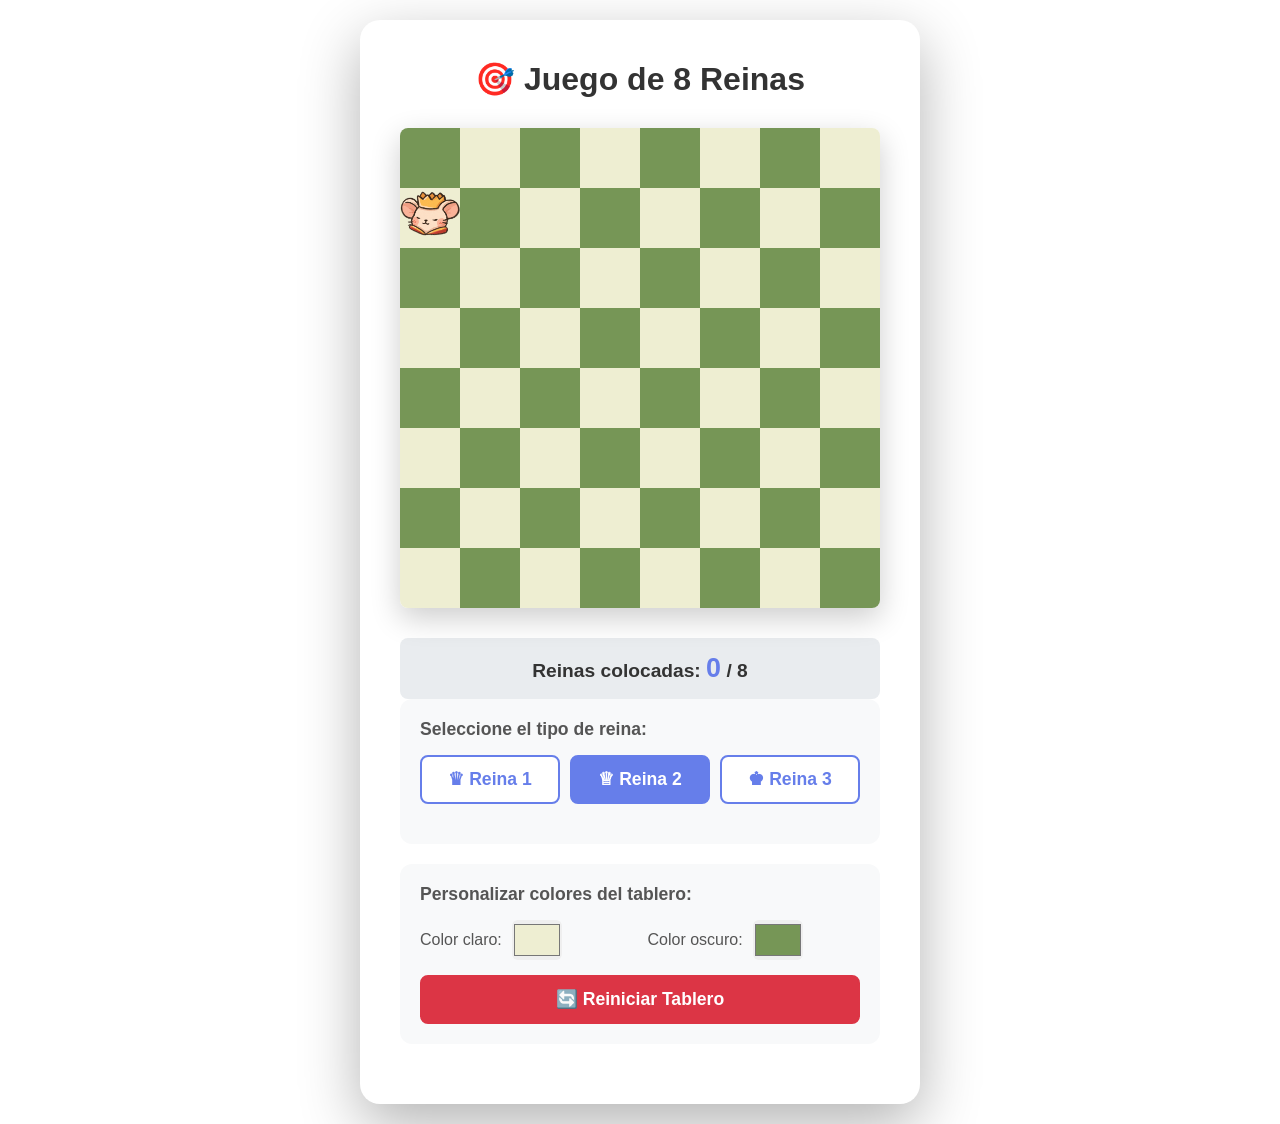
==== 8reinas/index.html @ 3349fa73 "Added home menu and tic tac toe game" ====
<!DOCTYPE html>
<html lang="es">
<head>
    <meta charset="UTF-8">
    <meta name="viewport" content="width=device-width, initial-scale=1.0">
    <title>8 Reinas</title>
    <link rel="stylesheet" type="text/css" href="css/styles.css">
</head>
<body>
    <div class="container">
        <h1>🎯 Juego de 8 Reinas</h1>
        
        <div class="board-container">
            <table id="chessboard">
                <tr>
                    <td onclick="cellClick(this)" onmouseover="cambiar(0,0);"></td>
                    <td onclick="cellClick(this)" onmouseover="cambiar(0,1);"></td>
                    <td onclick="cellClick(this)" onmouseover="cambiar(0,2);"></td>
                    <td onclick="cellClick(this)" onmouseover="cambiar(0,3);"></td>
                    <td onclick="cellClick(this)" onmouseover="cambiar(0,4);"></td>
                    <td onclick="cellClick(this)" onmouseover="cambiar(0,5);"></td>
                    <td onclick="cellClick(this)" onmouseover="cambiar(0,6);"></td>
                    <td onclick="cellClick(this)" onmouseover="cambiar(0,7);"></td>
                </tr>
                <tr>
                    <td onclick="cellClick(this)" onmouseover="cambiar(1,0);"><img src="img/mouse.PNG" alt=""></td>
                    <td onclick="cellClick(this)" onmouseover="cambiar(1,1);"></td>
                    <td onclick="cellClick(this)" onmouseover="cambiar(1,2);"></td>
                    <td onclick="cellClick(this)" onmouseover="cambiar(1,3);"></td>
                    <td onclick="cellClick(this)" onmouseover="cambiar(1,4);"></td>
                    <td onclick="cellClick(this)" onmouseover="cambiar(1,5);"></td>
                    <td onclick="cellClick(this)" onmouseover="cambiar(1,6);"></td>
                    <td onclick="cellClick(this)" onmouseover="cambiar(1,7);"></td>
                </tr>
                <tr>
                    <td onclick="cellClick(this)" onmouseover="cambiar(2,0);"></td>
                    <td onclick="cellClick(this)" onmouseover="cambiar(2,1);"></td>
                    <td onclick="cellClick(this)" onmouseover="cambiar(2,2);"></td>
                    <td onclick="cellClick(this)" onmouseover="cambiar(2,3);"></td>
                    <td onclick="cellClick(this)" onmouseover="cambiar(2,4);"></td>
                    <td onclick="cellClick(this)" onmouseover="cambiar(2,5);"></td>
                    <td onclick="cellClick(this)" onmouseover="cambiar(2,6);"></td>
                    <td onclick="cellClick(this)" onmouseover="cambiar(2,7);"></td>
                </tr>
                <tr>
                    <td onclick="cellClick(this)" onmouseover="cambiar(3,0);"></td>
                    <td onclick="cellClick(this)" onmouseover="cambiar(3,1);"></td>
                    <td onclick="cellClick(this)" onmouseover="cambiar(3,2);"></td>
                    <td onclick="cellClick(this)" onmouseover="cambiar(3,3);"></td>
                    <td onclick="cellClick(this)" onmouseover="cambiar(3,4);"></td>
                    <td onclick="cellClick(this)" onmouseover="cambiar(3,5);"></td>
                    <td onclick="cellClick(this)" onmouseover="cambiar(3,6);"></td>
                    <td onclick="cellClick(this)" onmouseover="cambiar(3,7);"></td>
                </tr>
                <tr>
                    <td onclick="cellClick(this)" onmouseover="cambiar(4,0);"></td>
                    <td onclick="cellClick(this)" onmouseover="cambiar(4,1);"></td>
                    <td onclick="cellClick(this)" onmouseover="cambiar(4,2);"></td>
                    <td onclick="cellClick(this)" onmouseover="cambiar(4,3);"></td>
                    <td onclick="cellClick(this)" onmouseover="cambiar(4,4);"></td>
                    <td onclick="cellClick(this)" onmouseover="cambiar(4,5);"></td>
                    <td onclick="cellClick(this)" onmouseover="cambiar(4,6);"></td>
                    <td onclick="cellClick(this)" onmouseover="cambiar(4,7);"></td>
                </tr>
                <tr>
                    <td onclick="cellClick(this)" onmouseover="cambiar(5,0);"></td>
                    <td onclick="cellClick(this)" onmouseover="cambiar(5,1);"></td>
                    <td onclick="cellClick(this)" onmouseover="cambiar(5,2);"></td>
                    <td onclick="cellClick(this)" onmouseover="cambiar(5,3);"></td>
                    <td onclick="cellClick(this)" onmouseover="cambiar(5,4);"></td>
                    <td onclick="cellClick(this)" onmouseover="cambiar(5,5);"></td>
                    <td onclick="cellClick(this)" onmouseover="cambiar(5,6);"></td>
                    <td onclick="cellClick(this)" onmouseover="cambiar(5,7);"></td>
                </tr>
                <tr>
                    <td onclick="cellClick(this)" onmouseover="cambiar(6,0);"></td>
                    <td onclick="cellClick(this)" onmouseover="cambiar(6,1);"></td>
                    <td onclick="cellClick(this)" onmouseover="cambiar(6,2);"></td>
                    <td onclick="cellClick(this)" onmouseover="cambiar(6,3);"></td>
                    <td onclick="cellClick(this)" onmouseover="cambiar(6,4);"></td>
                    <td onclick="cellClick(this)" onmouseover="cambiar(6,5);"></td>
                    <td onclick="cellClick(this)" onmouseover="cambiar(6,6);"></td>
                    <td onclick="cellClick(this)" onmouseover="cambiar(6,7);"></td>
                </tr>
                <tr>
                    <td onclick="cellClick(this)" onmouseover="cambiar(7,0);"></td>
                    <td onclick="cellClick(this)" onmouseover="cambiar(7,1);"></td>
                    <td onclick="cellClick(this)" onmouseover="cambiar(7,2);"></td>
                    <td onclick="cellClick(this)" onmouseover="cambiar(7,3);"></td>
                    <td onclick="cellClick(this)" onmouseover="cambiar(7,4);"></td>
                    <td onclick="cellClick(this)" onmouseover="cambiar(7,5);"></td>
                    <td onclick="cellClick(this)" onmouseover="cambiar(7,6);"></td>
                    <td onclick="cellClick(this)" onmouseover="cambiar(7,7);"></td>
                </tr>
            </table>
        </div>

        <div class="counter">
            Reinas colocadas: <span id="queenCount">0</span> / 8
        </div>

        <div class="controls">
            <h3>Seleccione el tipo de reina:</h3>
            <div class="button-group">
                <button id="btn1" onclick="selectQueen('1', this)">♛ Reina 1</button>
                <button id="btn2" class="active" onclick="selectQueen('2', this)">♕ Reina 2</button>
                <button id="btn3" onclick="selectQueen('3', this)">♚ Reina 3</button>
            </div>
        </div>

        <div class="controls">
            <h3>Personalizar colores del tablero:</h3>
            <div class="color-controls">
                <div class="color-item">
                    <label>Color claro:</label>
                    <input type="color" id="color1" value="#eeeed2" onchange="updateColors()">
                </div>
                <div class="color-item">
                    <label>Color oscuro:</label>
                    <input type="color" id="color2" value="#769656" onchange="updateColors()">
                </div>
            </div>
            <button class="reset-btn" onclick="resetBoard()">🔄 Reiniciar Tablero</button>
        </div>
    </div>

    <script src="js/functions.js"></script>
</body>
</html>
---- 8reinas/css/styles.css ----
* {
    margin: 0;
    padding: 0;
    box-sizing: border-box;
}

img {
    max-width: 100%;
    height: auto;
}
body {
    font-family: 'Segoe UI', Tahoma, Geneva, Verdana, sans-serif;
    background: white;
    min-height: 100vh;
    display: flex;
    justify-content: center;
    align-items: center;
    padding: 20px;
}

.container {
    background: white;
    border-radius: 20px;
    padding: 40px;
    box-shadow: 0 20px 60px rgba(0, 0, 0, 0.3);
    max-width: 600px;
}

h1 {
    text-align: center;
    color: #333;
    margin-bottom: 30px;
    font-size: 2em;
}

.board-container {
    display: flex;
    justify-content: center;
    margin-bottom: 30px;
}

table {
    border-collapse: collapse;
    box-shadow: 0 10px 30px rgba(0, 0, 0, 0.2);
    border-radius: 8px;
    overflow: hidden;
}

td {
    width: 60px;
    height: 60px;
    text-align: center;
    vertical-align: middle;
    font-size: 40px;
    cursor: pointer;
    transition: all 0.2s ease;
    user-select: none;
}

td:hover {
    transform: scale(1.05);
    z-index: 10;
    position: relative;
}

tr:nth-child(even) td:nth-child(even),
tr:nth-child(odd) td:nth-child(odd) {
    background-color: #769656;
}

tr:nth-child(odd) td:nth-child(even),
tr:nth-child(even) td:nth-child(odd) {
    background-color: #eeeed2;
}

.controls {
    background: #f8f9fa;
    border-radius: 12px;
    padding: 20px;
    margin-bottom: 20px;
}

.controls h3 {
    color: #555;
    margin-bottom: 15px;
    font-size: 1.1em;
}

.button-group {
    display: flex;
    gap: 10px;
    flex-wrap: wrap;
    margin-bottom: 20px;
}

button {
    flex: 1;
    min-width: 100px;
    padding: 12px 20px;
    border: 2px solid #667eea;
    background: white;
    color: #667eea;
    border-radius: 8px;
    font-size: 1.1em;
    cursor: pointer;
    transition: all 0.3s ease;
    font-weight: 600;
}

button:hover {
    background: #667eea;
    color: white;
    transform: translateY(-2px);
    box-shadow: 0 5px 15px rgba(102, 126, 234, 0.3);
}

button.active {
    background: #667eea;
    color: white;
}

.color-controls {
    display: grid;
    grid-template-columns: 1fr 1fr;
    gap: 15px;
}

.color-item {
    display: flex;
    align-items: center;
    gap: 10px;
}

.color-item label {
    color: #555;
    font-weight: 500;
    white-space: nowrap;
}

input[type="color"] {
    width: 50px;
    height: 40px;
    border: none;
    border-radius: 6px;
    cursor: pointer;
}

.counter {
    text-align: center;
    font-size: 1.2em;
    color: #333;
    font-weight: 600;
    padding: 15px;
    background: #e9ecef;
    border-radius: 8px;
}

.counter span {
    color: #667eea;
    font-size: 1.4em;
}

.reset-btn {
    width: 100%;
    margin-top: 15px;
    background: #dc3545;
    color: white;
    border-color: #dc3545;
}

.reset-btn:hover {
    background: #c82333;
    border-color: #c82333;
}
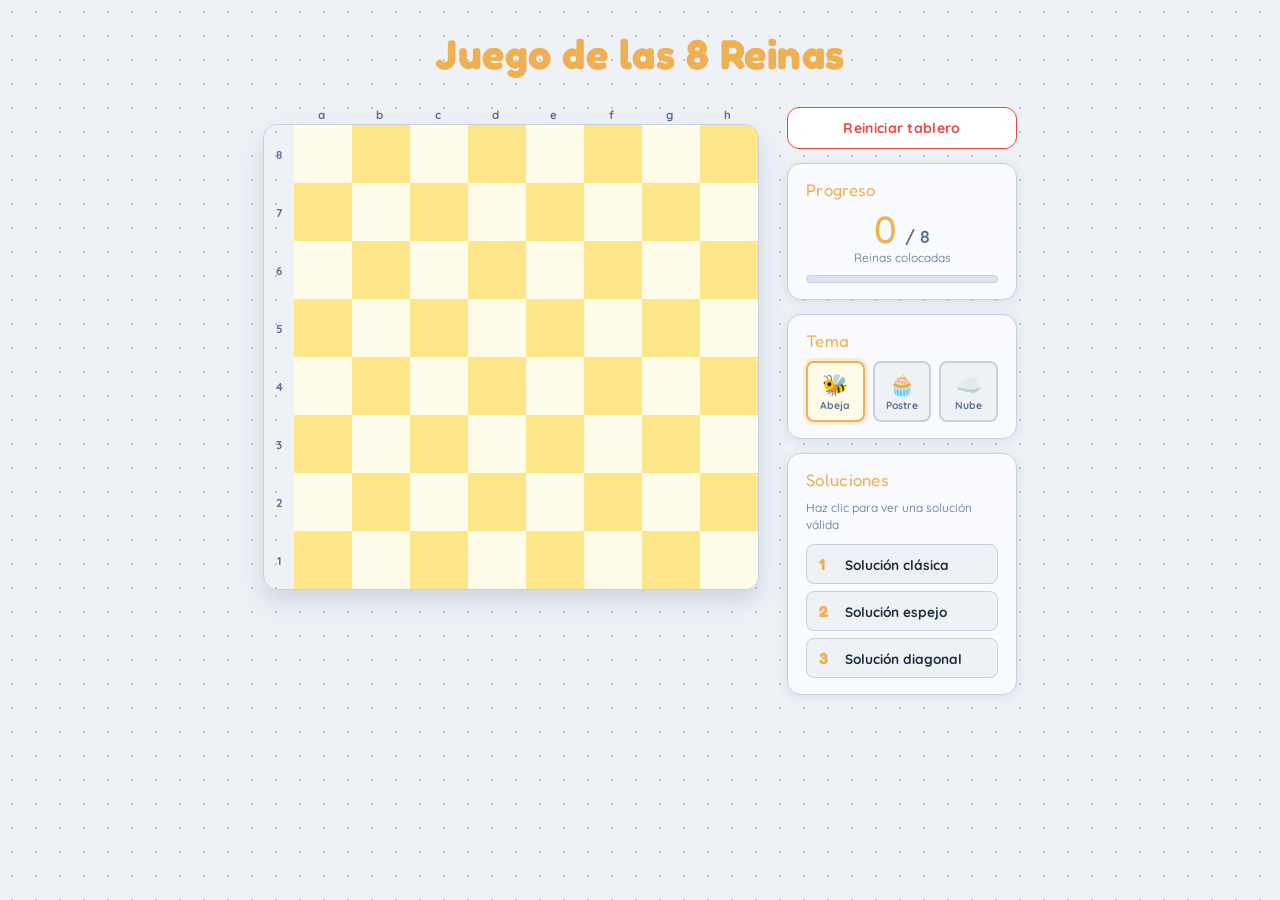
==== commit 925adafe: "8 reinas" ====
--- a/8reinas/index.html
+++ b/8reinas/index.html
@@ -1,129 +1,99 @@
 <!DOCTYPE html>
 <html lang="es">
 <head>
-    <meta charset="UTF-8">
-    <meta name="viewport" content="width=device-width, initial-scale=1.0">
-    <title>8 Reinas</title>
-    <link rel="stylesheet" type="text/css" href="css/styles.css">
+  <meta charset="UTF-8" />
+  <meta name="viewport" content="width=device-width, initial-scale=1.0" />
+  <title>8 Reinas </title>
+  <link
+  href="https://fonts.googleapis.com/css2?family=Fredoka+One&family=Quicksand:wght@400;700&display=swap"
+  rel="stylesheet"
+  />
+  <link rel="stylesheet" href="css/styles.css" />
 </head>
-<body>
-    <div class="container">
-        <h1>🎯 Juego de 8 Reinas</h1>
-        
-        <div class="board-container">
-            <table id="chessboard">
-                <tr>
-                    <td onclick="cellClick(this)" onmouseover="cambiar(0,0);"></td>
-                    <td onclick="cellClick(this)" onmouseover="cambiar(0,1);"></td>
-                    <td onclick="cellClick(this)" onmouseover="cambiar(0,2);"></td>
-                    <td onclick="cellClick(this)" onmouseover="cambiar(0,3);"></td>
-                    <td onclick="cellClick(this)" onmouseover="cambiar(0,4);"></td>
-                    <td onclick="cellClick(this)" onmouseover="cambiar(0,5);"></td>
-                    <td onclick="cellClick(this)" onmouseover="cambiar(0,6);"></td>
-                    <td onclick="cellClick(this)" onmouseover="cambiar(0,7);"></td>
-                </tr>
-                <tr>
-                    <td onclick="cellClick(this)" onmouseover="cambiar(1,0);"><img src="img/mouse.PNG" alt=""></td>
-                    <td onclick="cellClick(this)" onmouseover="cambiar(1,1);"></td>
-                    <td onclick="cellClick(this)" onmouseover="cambiar(1,2);"></td>
-                    <td onclick="cellClick(this)" onmouseover="cambiar(1,3);"></td>
-                    <td onclick="cellClick(this)" onmouseover="cambiar(1,4);"></td>
-                    <td onclick="cellClick(this)" onmouseover="cambiar(1,5);"></td>
-                    <td onclick="cellClick(this)" onmouseover="cambiar(1,6);"></td>
-                    <td onclick="cellClick(this)" onmouseover="cambiar(1,7);"></td>
-                </tr>
-                <tr>
-                    <td onclick="cellClick(this)" onmouseover="cambiar(2,0);"></td>
-                    <td onclick="cellClick(this)" onmouseover="cambiar(2,1);"></td>
-                    <td onclick="cellClick(this)" onmouseover="cambiar(2,2);"></td>
-                    <td onclick="cellClick(this)" onmouseover="cambiar(2,3);"></td>
-                    <td onclick="cellClick(this)" onmouseover="cambiar(2,4);"></td>
-                    <td onclick="cellClick(this)" onmouseover="cambiar(2,5);"></td>
-                    <td onclick="cellClick(this)" onmouseover="cambiar(2,6);"></td>
-                    <td onclick="cellClick(this)" onmouseover="cambiar(2,7);"></td>
-                </tr>
-                <tr>
-                    <td onclick="cellClick(this)" onmouseover="cambiar(3,0);"></td>
-                    <td onclick="cellClick(this)" onmouseover="cambiar(3,1);"></td>
-                    <td onclick="cellClick(this)" onmouseover="cambiar(3,2);"></td>
-                    <td onclick="cellClick(this)" onmouseover="cambiar(3,3);"></td>
-                    <td onclick="cellClick(this)" onmouseover="cambiar(3,4);"></td>
-                    <td onclick="cellClick(this)" onmouseover="cambiar(3,5);"></td>
-                    <td onclick="cellClick(this)" onmouseover="cambiar(3,6);"></td>
-                    <td onclick="cellClick(this)" onmouseover="cambiar(3,7);"></td>
-                </tr>
-                <tr>
-                    <td onclick="cellClick(this)" onmouseover="cambiar(4,0);"></td>
-                    <td onclick="cellClick(this)" onmouseover="cambiar(4,1);"></td>
-                    <td onclick="cellClick(this)" onmouseover="cambiar(4,2);"></td>
-                    <td onclick="cellClick(this)" onmouseover="cambiar(4,3);"></td>
-                    <td onclick="cellClick(this)" onmouseover="cambiar(4,4);"></td>
-                    <td onclick="cellClick(this)" onmouseover="cambiar(4,5);"></td>
-                    <td onclick="cellClick(this)" onmouseover="cambiar(4,6);"></td>
-                    <td onclick="cellClick(this)" onmouseover="cambiar(4,7);"></td>
-                </tr>
-                <tr>
-                    <td onclick="cellClick(this)" onmouseover="cambiar(5,0);"></td>
-                    <td onclick="cellClick(this)" onmouseover="cambiar(5,1);"></td>
-                    <td onclick="cellClick(this)" onmouseover="cambiar(5,2);"></td>
-                    <td onclick="cellClick(this)" onmouseover="cambiar(5,3);"></td>
-                    <td onclick="cellClick(this)" onmouseover="cambiar(5,4);"></td>
-                    <td onclick="cellClick(this)" onmouseover="cambiar(5,5);"></td>
-                    <td onclick="cellClick(this)" onmouseover="cambiar(5,6);"></td>
-                    <td onclick="cellClick(this)" onmouseover="cambiar(5,7);"></td>
-                </tr>
-                <tr>
-                    <td onclick="cellClick(this)" onmouseover="cambiar(6,0);"></td>
-                    <td onclick="cellClick(this)" onmouseover="cambiar(6,1);"></td>
-                    <td onclick="cellClick(this)" onmouseover="cambiar(6,2);"></td>
-                    <td onclick="cellClick(this)" onmouseover="cambiar(6,3);"></td>
-                    <td onclick="cellClick(this)" onmouseover="cambiar(6,4);"></td>
-                    <td onclick="cellClick(this)" onmouseover="cambiar(6,5);"></td>
-                    <td onclick="cellClick(this)" onmouseover="cambiar(6,6);"></td>
-                    <td onclick="cellClick(this)" onmouseover="cambiar(6,7);"></td>
-                </tr>
-                <tr>
-                    <td onclick="cellClick(this)" onmouseover="cambiar(7,0);"></td>
-                    <td onclick="cellClick(this)" onmouseover="cambiar(7,1);"></td>
-                    <td onclick="cellClick(this)" onmouseover="cambiar(7,2);"></td>
-                    <td onclick="cellClick(this)" onmouseover="cambiar(7,3);"></td>
-                    <td onclick="cellClick(this)" onmouseover="cambiar(7,4);"></td>
-                    <td onclick="cellClick(this)" onmouseover="cambiar(7,5);"></td>
-                    <td onclick="cellClick(this)" onmouseover="cambiar(7,6);"></td>
-                    <td onclick="cellClick(this)" onmouseover="cambiar(7,7);"></td>
-                </tr>
-            </table>
+
+<body class="bee">
+
+  <h1>Juego de las 8 Reinas</h1>
+
+  <!-- Mensaje de victoria -->
+  <div class="win-msg" id="winMsg">
+    <span class="win-title">¡Ganaste!</span>
+    <span class="win-sub">¡Ninguna reina se ataca!</span>
+  </div>
+
+  <div class="main-layout">
+
+    <!-- TABLERO -->
+    <div class="board-section">
+      <div class="col-labels" id="colLabels"></div>
+      <div id="board"></div>
+    </div>
+
+    <!--PANEL LATERAL -->
+    <div class="panel">
+
+       <!-- Botón reiniciar -->
+      <button class="reset-btn" onclick="resetBoard()"> Reiniciar tablero</button>
+
+      <!-- Contador -->
+      <div class="card">
+        <div class="card-title">Progreso</div>
+        <div class="counter">
+          <span class="num" id="queenCount">0</span>
+          <span class="den">/ 8</span>
+          <div class="counter-sub">Reinas colocadas</div>
         </div>
 
-        <div class="counter">
-            Reinas colocadas: <span id="queenCount">0</span> / 8
+        <!-- Barra de progreso -->
+        <div class="progress-track">
+          <div class="progress-bar" id="progressBar"></div>
         </div>
+      </div>
 
-        <div class="controls">
-            <h3>Seleccione el tipo de reina:</h3>
-            <div class="button-group">
-                <button id="btn1" onclick="selectQueen('1', this)">♛ Reina 1</button>
-                <button id="btn2" class="active" onclick="selectQueen('2', this)">♕ Reina 2</button>
-                <button id="btn3" onclick="selectQueen('3', this)">♚ Reina 3</button>
-            </div>
+      <!-- Selector de tema -->
+      <div class="card">
+        <div class="card-title">Tema</div>
+        <div class="theme-buttons">
+          <button class="theme-btn active"
+            onclick="setTheme('bee', this)"
+            title="Abeja">
+                🐝<span>Abeja</span>
+          </button>
+
+          <button class="theme-btn"
+            onclick="setTheme('sweet', this)"
+            title="Dulce">
+                🧁<span>Postre</span>
+          </button>
+
+          <button class="theme-btn"
+            onclick="setTheme('cloud', this)"
+            title="Nube">
+                ☁️<span>Nube</span>
+          </button>
         </div>
+      </div>
 
-        <div class="controls">
-            <h3>Personalizar colores del tablero:</h3>
-            <div class="color-controls">
-                <div class="color-item">
-                    <label>Color claro:</label>
-                    <input type="color" id="color1" value="#eeeed2" onchange="updateColors()">
-                </div>
-                <div class="color-item">
-                    <label>Color oscuro:</label>
-                    <input type="color" id="color2" value="#769656" onchange="updateColors()">
-                </div>
-            </div>
-            <button class="reset-btn" onclick="resetBoard()">🔄 Reiniciar Tablero</button>
+      <!-- Soluciones -->
+      <div class="card">
+        <div class="card-title">Soluciones</div>
+        <p class="card-hint">Haz clic para ver una solución válida</p>
+        <div class="solutions-list">
+          <button class="sol-btn" onclick="applySolution([0,4,7,5,2,6,1,3])">
+            <span class="sol-num">1</span> Solución clásica
+          </button>
+          <button class="sol-btn" onclick="applySolution([0,5,7,2,6,3,1,4])">
+            <span class="sol-num">2</span> Solución espejo
+          </button>
+          <button class="sol-btn" onclick="applySolution([0,6,3,5,7,1,4,2])">
+            <span class="sol-num">3</span> Solución diagonal
+          </button>
         </div>
+      </div>
+
     </div>
+  </div>
 
-    <script src="js/functions.js"></script>
+  <script src="js/functions.js"></script>
 </body>
 </html>
--- a/8reinas/css/styles.css
+++ b/8reinas/css/styles.css
@@ -1,174 +1,478 @@
-* {
-    margin: 0;
-    padding: 0;
-    box-sizing: border-box;
-}
-
-img {
-    max-width: 100%;
-    height: auto;
-}
+
+/* 1. VARIABLES DE TEMA:
+
+   Cada tema define colores del tablero, acento y emoji de reina.
+   La clase en <body> activa el tema correspondiente.
+
+*/
+
+:root {
+  /* Tema activo por defecto: Abeja */
+  --cell-light:    #fef9c3;
+  --cell-dark:     #fbbf24;
+  --accent:        #d97706;
+  --accent-soft:   #fef3c7;
+  --queen-emoji:   "🐝";
+
+  /* Colores de estado */
+  --queen-bg:      #4ade80;
+  --queen-ring:    #16a34a;
+
+  /* Fondo y UI */
+  --bg:            #eef2f7;
+  --bg2:           #dde4ef;
+  --surface:       #f8fafd;
+  --surface2:      #eef2f7;
+  --border:        #c5d0e0;
+  --text-main:     #1e2d40;
+  --text-muted:    #5a7190;
+  --shadow:        rgba(30, 60, 100, 0.10);
+
+  --radius-sm:  8px;
+  --radius:     14px;
+  --radius-lg:  20px;
+}
+
+/* Tema Abeja 🐝 */
+body.bee {
+  --cell-light:  #fefce8;
+  --cell-dark:   #fde68a;
+  --accent:      #eeb053;
+  --accent-soft: #fefce8;
+  --queen-emoji: "🐝";
+}
+
+/* Tema Psotre 🧁 */
+body.sweet {
+  --cell-light:  #fdf2f8;
+  --cell-dark:   #fbcfe8;
+  --accent:      #d8719c;
+  --accent-soft: #fdf2f8;
+  --queen-emoji: "🧁";
+}
+
+/* Tema Nube ☁️ */
+body.cloud {
+  --cell-light:  #f0f9ff;
+  --cell-dark:   #bae6fd;
+  --accent:      #4588c7;
+  --accent-soft: #f0f9ff;
+  --queen-emoji: "☁️";
+}
+
+/* 2. RESET Y BASE */
+*, *::before, *::after {
+  margin: 0;
+  padding: 0;
+  box-sizing: border-box;
+}
+
 body {
-    font-family: 'Segoe UI', Tahoma, Geneva, Verdana, sans-serif;
-    background: white;
-    min-height: 100vh;
-    display: flex;
-    justify-content: center;
-    align-items: center;
-    padding: 20px;
-}
-
-.container {
-    background: white;
-    border-radius: 20px;
-    padding: 40px;
-    box-shadow: 0 20px 60px rgba(0, 0, 0, 0.3);
-    max-width: 600px;
-}
-
+  font-family: 'Quicksand', sans-serif;
+  background-color: var(--bg);
+  /* Patrón de puntitos */
+  background-image: radial-gradient(#b8c8dc 1px, transparent 1px);
+  background-size: 24px 24px;
+  min-height: 100vh;
+  display: flex;
+  flex-direction: column;
+  align-items: center;
+  padding: 28px 16px 48px;
+  color: var(--text-main);
+}
+
+/* 3. TIPOGRAFÍA Y TÍTULO */
 h1 {
-    text-align: center;
-    color: #333;
-    margin-bottom: 30px;
-    font-size: 2em;
-}
-
-.board-container {
-    display: flex;
-    justify-content: center;
-    margin-bottom: 30px;
-}
-
-table {
-    border-collapse: collapse;
-    box-shadow: 0 10px 30px rgba(0, 0, 0, 0.2);
-    border-radius: 8px;
-    overflow: hidden;
-}
-
-td {
-    width: 60px;
-    height: 60px;
-    text-align: center;
-    vertical-align: middle;
-    font-size: 40px;
-    cursor: pointer;
-    transition: all 0.2s ease;
-    user-select: none;
-}
-
-td:hover {
-    transform: scale(1.05);
-    z-index: 10;
-    position: relative;
-}
-
-tr:nth-child(even) td:nth-child(even),
-tr:nth-child(odd) td:nth-child(odd) {
-    background-color: #769656;
-}
-
-tr:nth-child(odd) td:nth-child(even),
-tr:nth-child(even) td:nth-child(odd) {
-    background-color: #eeeed2;
-}
-
-.controls {
-    background: #f8f9fa;
-    border-radius: 12px;
-    padding: 20px;
-    margin-bottom: 20px;
-}
-
-.controls h3 {
-    color: #555;
-    margin-bottom: 15px;
-    font-size: 1.1em;
-}
-
-.button-group {
-    display: flex;
-    gap: 10px;
+  font-family: 'Fredoka One';
+  font-size: clamp(1.8rem, 5vw, 2.6rem);
+  color: var(--accent);
+  text-align: center;
+  margin-bottom: 28px;
+  letter-spacing: 0.5px;
+}
+
+/* 4. LAYOUT PRINCIPAL */
+.main-layout {
+  display: flex;
+  gap: 28px;
+  align-items: flex-start;
+  flex-wrap: wrap;
+  justify-content: center;
+  width: 100%;
+  max-width: 900px;
+}
+
+/* 5. TABLERO Y CELDAS */
+.board-section {
+  display: flex;
+  flex-direction: column;
+}
+
+/* Etiquetas de columna (a–h) */
+.col-labels {
+  display: flex;
+  margin-bottom: 2px;
+}
+.col-labels span {
+  width: 58px;
+  text-align: center;
+  font-size: 0.72rem;
+  font-weight: 800;
+  color: var(--text-muted);
+  letter-spacing: 0.05em;
+}
+
+/* Cada fila del tablero */
+.board-row {
+  display: flex;
+  align-items: center;
+}
+
+/* Etiqueta de fila (8–1) */
+.row-label {
+  width: 30px;
+  text-align: center;
+  font-size: 0.72rem;
+  font-weight: 800;
+  color: var(--text-muted);
+}
+
+/* Bloque Tablero */
+#board {
+  border-radius: var(--radius);
+  overflow: hidden;
+  box-shadow:
+    0 12px 32px var(--shadow),
+    0 12px 12px rgba(111, 112, 124, 0.08);
+  border: 1px solid var(--border);
+}
+
+/* Celda individual */
+.cell {
+  width: 58px;
+  height: 58px;
+  display: flex;
+  align-items: center;
+  justify-content: center;
+  font-size: 28px;
+  cursor: pointer;
+  position: relative;
+  /* Transición para todos los cambios */
+  transition: filter 0.12s ease, transform 0.12s ease, background-color 0.18s ease;
+  user-select: none;
+}
+
+/* Hover en celdas libres */
+.cell:hover:not(.blocked):not(.queen) {
+  filter: brightness(1.12);
+  transform: scale(1.07);
+  z-index: 5;
+}
+
+/* 6. ESTADOS DE CELDA */
+
+/* PREVIEW DE HOVER (.hovered-attack):
+   Cuando el mouse pasa por una celda libre, JS marca con esta clase
+   todas las celdas que SERÍAN atacadas. Parpadean suavemente.
+*/
+.cell.hovered-attack::after {
+  content: '';
+  position: absolute;
+  inset: 0;
+  background: rgba(251, 146, 60, .7);
+  pointer-events: none;
+  animation: hoverBlink 0.7s ease-in-out infinite alternate;
+}
+
+@keyframes hoverBlink {
+  from { opacity: 0.3; }
+  to   { opacity: 1;   }
+}
+
+/* ATACADA (reina ya colocada):
+   Overlay rojo transparente. Más oscuro que el preview
+   para que se note la diferencia entre "si pusiera" vs "ya puse".
+*/
+.cell.attacked {
+  position: relative;
+}
+.cell.attacked::after {
+  content: '';
+  position: absolute;
+  inset: 0;
+  background: rgba(200, 40, 20, 0.42);
+  pointer-events: none;
+  transition: background 0.18s ease;
+}
+
+/* Hover sobre una celda ya atacada: se aclara un poco */
+.cell.attacked:not(.blocked):hover::after {
+  background: rgba(200, 40, 20, 0.25);
+}
+
+/* BLOQUEADA (atacada + no se puede colocar) */
+.cell.blocked {
+  cursor: not-allowed;
+}
+.cell.blocked:hover {
+  transform: none;
+  filter: none;
+}
+
+/* CON REINA:
+   Verde para que resalte sobre cualquier color de tema.
+*/
+.cell.queen {
+  background-color: var(--queen-bg) !important;
+  cursor: pointer;
+  box-shadow: inset 0 0 0 3px var(--queen-ring);
+}
+.cell.queen::before {
+  content: var(--queen-emoji);
+  font-size: 30px;
+  animation: queenPop 0.28s cubic-bezier(0.34, 1.56, 0.64, 1) both;
+  filter: drop-shadow(0 2px 4px rgba(0,0,0,0.25));
+}
+.cell.queen:hover {
+  filter: brightness(1.08);
+  transform: scale(1.05);
+  z-index: 5;
+}
+
+/* 7. PANEL LATERAL Y TARJETAS */
+.panel {
+  display: flex;
+  flex-direction: column;
+  gap: 14px;
+  width: 230px;
+  min-width: 210px;
+}
+
+.card {
+  background: var(--surface);
+  border-radius: var(--radius);
+  padding: 16px 18px;
+  border: 1.5px solid var(--border);
+  box-shadow: 0 2px 12px var(--shadow);
+}
+
+.card-title {
+  font-family: 'Fredoka One';
+  font-size: 1.05rem;
+  color: var(--accent);
+  margin-bottom: 10px;
+  letter-spacing: 0.3px;
+}
+
+.card-hint {
+  font-size: 0.75rem;
+  color: var(--text-muted);
+  margin-bottom: 10px;
+  line-height: 1.4;
+}
+
+/* 8. CONTADOR Y BARRA DE PROGRESO */
+.counter {
+  text-align: center;
+  margin-bottom: 10px;
+}
+.counter .num {
+  font-family: 'Fredoka One', cursive;
+  font-size: 2.4rem;
+  color: var(--accent);
+  line-height: 1;
+}
+.counter .den {
+  font-size: 1.1rem;
+  color: var(--text-muted);
+  font-weight: 700;
+  margin-left: 4px;
+}
+.counter-sub {
+  font-size: 0.75rem;
+  color: var(--text-muted);
+  margin-top: 2px;
+}
+
+/* Barra de progreso */
+.progress-track {
+  height: 8px;
+  background: var(--bg2);
+  border-radius: 99px;
+  overflow: hidden;
+  border: 1px solid var(--border);
+}
+.progress-bar {
+  height: 100%;
+  width: 0%;
+  background: var(--accent);
+  border-radius: 99px;
+  transition: width 0.35s cubic-bezier(0.4, 0, 0.2, 1);
+}
+
+/* 9. TEMAS, SOLUCIONES Y LEYENDA */
+
+/* Botones */
+.theme-buttons {
+  display: flex;
+  gap: 8px;
+}
+.theme-btn {
+  flex: 1;
+  display: flex;
+  flex-direction: column;
+  align-items: center;
+  gap: 2px;
+  padding: 8px 4px;
+  border: 2px solid var(--border);
+  border-radius: var(--radius-sm);
+  background: var(--surface2);
+  color: var(--text-main);
+  font-size: 1.3rem;
+  cursor: pointer;
+  transition: border-color 0.18s, background 0.18s, transform 0.15s;
+  font-family: 'Quicksand';
+  font-weight: 700;
+}
+.theme-btn span {
+  font-size: 0.65rem;
+  color: var(--text-muted);
+  font-weight: 700;
+}
+.theme-btn:hover {
+  background: var(--accent-soft);
+  border-color: var(--accent);
+  transform: translateY(-2px);
+}
+.theme-btn.active {
+  border-color: var(--accent);
+  background: var(--accent-soft);
+  box-shadow: 0 0 0 3px color-mix(in srgb, var(--accent) 20%, transparent);
+}
+
+/* Botones de soluciones */
+.solutions-list {
+  display: flex;
+  flex-direction: column;
+  gap: 7px;
+}
+.sol-btn {
+  display: flex;
+  align-items: center;
+  gap: 10px;
+  padding: 9px 12px;
+  border-radius: var(--radius-sm);
+  background: var(--surface2);
+  border: 1.5px solid var(--border);
+  color: var(--text-main);
+  font-family: 'Quicksand', sans-serif;
+  font-weight: 700;
+  font-size: 0.85rem;
+  cursor: pointer;
+  text-align: left;
+  transition: background 0.15s, border-color 0.15s, transform 0.12s;
+}
+.sol-btn:hover {
+  background: var(--accent-soft);
+  border-color: var(--accent);
+  transform: translateX(3px);
+}
+.sol-num {
+  font-family: 'Fredoka One', cursive;
+  font-size: 1rem;
+  color: var(--accent);
+  min-width: 16px;
+}
+
+/* 10. BOTÓN REINICIO */
+.reset-btn {
+  width: 100%;
+  padding: 11px;
+  border-radius: 12px;
+  font-family: 'Quicksand';
+  font-weight: 700;
+  font-size: 0.875rem;
+  cursor: pointer;
+  letter-spacing: 0.3px;
+  transition: background 0.18s, border-color 0.18s, color 0.18s;
+  background: #ffffff;
+  border: 1.5px solid #ef4444;
+  color: #ef4444;
+}
+
+.reset-btn:hover {
+  background: #fef2f2;
+  border-color: #dc2626;
+  color: #dc2626;
+}
+
+.reset-btn:active {
+  background: #fee2e2;
+}
+
+/* 11. BANNER DE VICTORIA */
+.win-msg {
+  display: none;
+  width: 100%;
+  max-width: 750px;
+  text-align: center;
+  padding: 18px 32px;
+  border-radius: 16px;
+  background: #dcfce7;
+  border: 2px solid #86efac;
+  margin-bottom: 22px;
+  animation: fadeSlideIn 0.45s cubic-bezier(0.34,1.4,0.64,1) both;
+  box-sizing: border-box;
+}
+
+.win-msg.show {
+  display: block;
+}
+
+.win-msg .win-title {
+  font-family: 'Fredoka One', cursive;
+  font-size: 1.6rem;
+  color: #166534;
+  display: block;
+  margin-bottom: 4px;
+}
+
+.win-msg .win-sub {
+  font-family: 'Quicksand', sans-serif;
+  font-size: 0.9rem;
+  font-weight: 700;
+  color: #16a34a;
+  display: block;
+}
+
+/* 12. ANIMACIONES */
+
+/* Pop de reina al colocarse */
+@keyframes queenPop {
+  from { transform: scale(0) rotate(-25deg); opacity: 0; }
+  to   { transform: scale(1) rotate(0deg);   opacity: 1; }
+}
+
+/* Aparición del mensaje de victoria */
+@keyframes fadeSlideIn {
+  from { opacity: 0; transform: translateY(8px) scale(0.95); }
+  to   { opacity: 1; transform: translateY(0)  scale(1);     }
+}
+
+/* 13. RESPONSIVO */
+@media (max-width: 620px) {
+  .cell {
+    width: 42px;
+    height: 42px;
+    font-size: 20px;
+  }
+  .cell.queen::before { font-size: 22px; }
+  .col-labels span    { width: 42px; }
+  .row-label          { width: 24px; }
+  .panel {
+    width: 100%;
+    flex-direction: row;
     flex-wrap: wrap;
-    margin-bottom: 20px;
-}
-
-button {
-    flex: 1;
-    min-width: 100px;
-    padding: 12px 20px;
-    border: 2px solid #667eea;
-    background: white;
-    color: #667eea;
-    border-radius: 8px;
-    font-size: 1.1em;
-    cursor: pointer;
-    transition: all 0.3s ease;
-    font-weight: 600;
-}
-
-button:hover {
-    background: #667eea;
-    color: white;
-    transform: translateY(-2px);
-    box-shadow: 0 5px 15px rgba(102, 126, 234, 0.3);
-}
-
-button.active {
-    background: #667eea;
-    color: white;
-}
-
-.color-controls {
-    display: grid;
-    grid-template-columns: 1fr 1fr;
-    gap: 15px;
-}
-
-.color-item {
-    display: flex;
-    align-items: center;
-    gap: 10px;
-}
-
-.color-item label {
-    color: #555;
-    font-weight: 500;
-    white-space: nowrap;
-}
-
-input[type="color"] {
-    width: 50px;
-    height: 40px;
-    border: none;
-    border-radius: 6px;
-    cursor: pointer;
-}
-
-.counter {
-    text-align: center;
-    font-size: 1.2em;
-    color: #333;
-    font-weight: 600;
-    padding: 15px;
-    background: #e9ecef;
-    border-radius: 8px;
-}
-
-.counter span {
-    color: #667eea;
-    font-size: 1.4em;
-}
-
-.reset-btn {
-    width: 100%;
-    margin-top: 15px;
-    background: #dc3545;
-    color: white;
-    border-color: #dc3545;
-}
-
-.reset-btn:hover {
-    background: #c82333;
-    border-color: #c82333;
+  }
+  .card { flex: 1; min-width: 140px; }
 }
